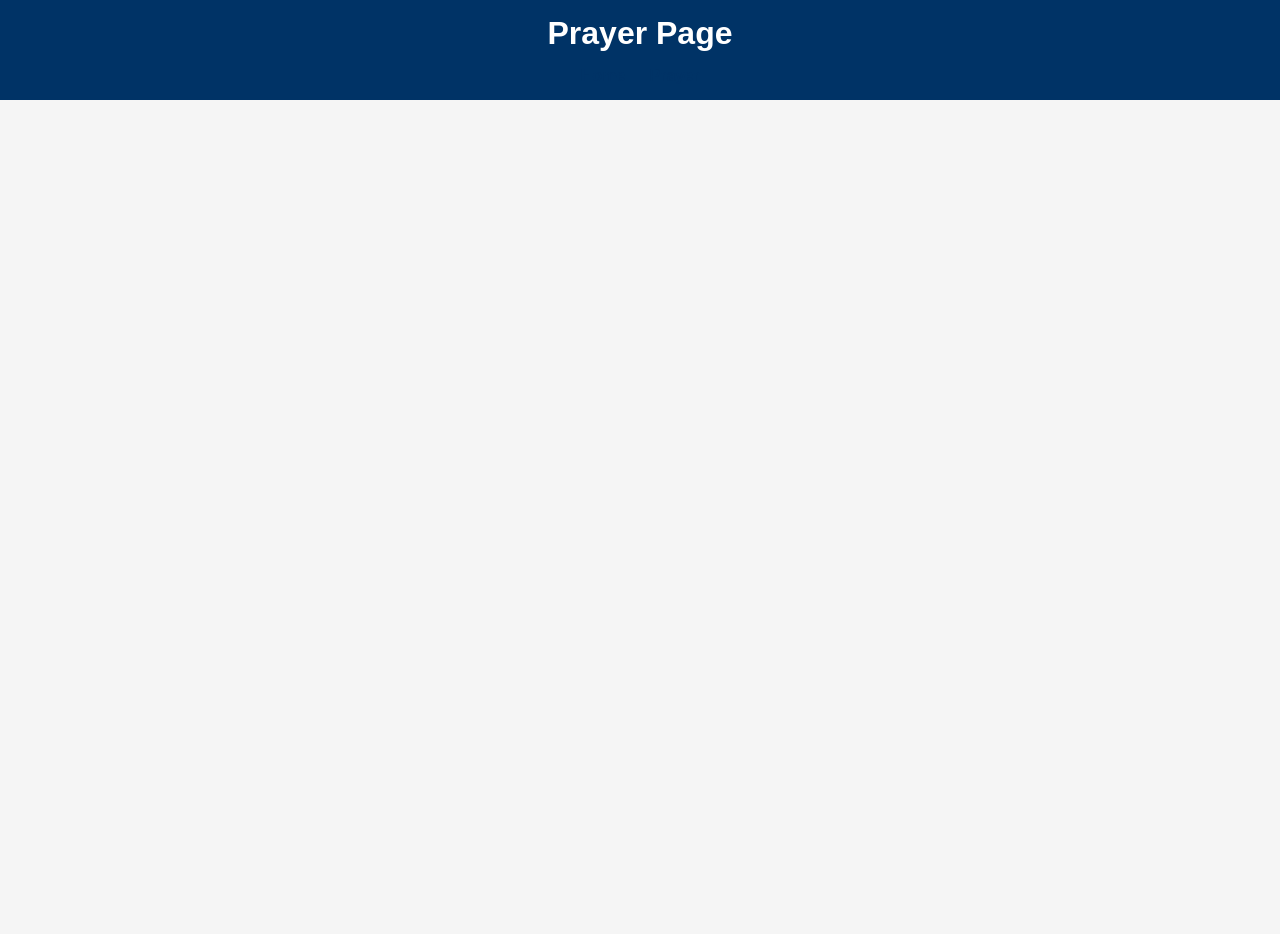
==== prayers.html @ 4a025e1b "Update prayers.html" ====
<!DOCTYPE html>
<html lang="en">
<head>
    <meta charset="UTF-8">
    <meta name="viewport" content="width=device-width, initial-scale=1.0">
    <title>Prayer</title>
    <style>
        body {
            font-family: Arial, sans-serif;
            background-color: #f5f5f5;
            margin: 0;
            padding: 0;
            display: flex;
            flex-direction: column;
            align-items: center;
        }
        header {
            width: 100%;
            padding: 15px;
            background-color: #003366;
            color: white;
            text-align: center;
        }
        h1 {
            margin: 0;
        }
        nav {
            margin-top: 15px;
        }
        nav a {
            color: #003366;
            text-decoration: none;
            margin: 0 10px;
            font-weight: bold;
        }
        iframe {
            width: 100%;
            max-width: 1200px;
            height: 90vh;
            border: none;
            margin-top: 20px;
        }
    </style>
</head>
<body>

<header>
    <h1>Prayer Page</h1>
    <nav>
        <a href="index.html">Home</a>
        <a href="prayer.html">Prayer</a>
    </nav>
</header>

<main>
    <iframe src="https://divineoffice.org" title="Divine Office Prayers"></iframe>
</main>

</body>
</html>
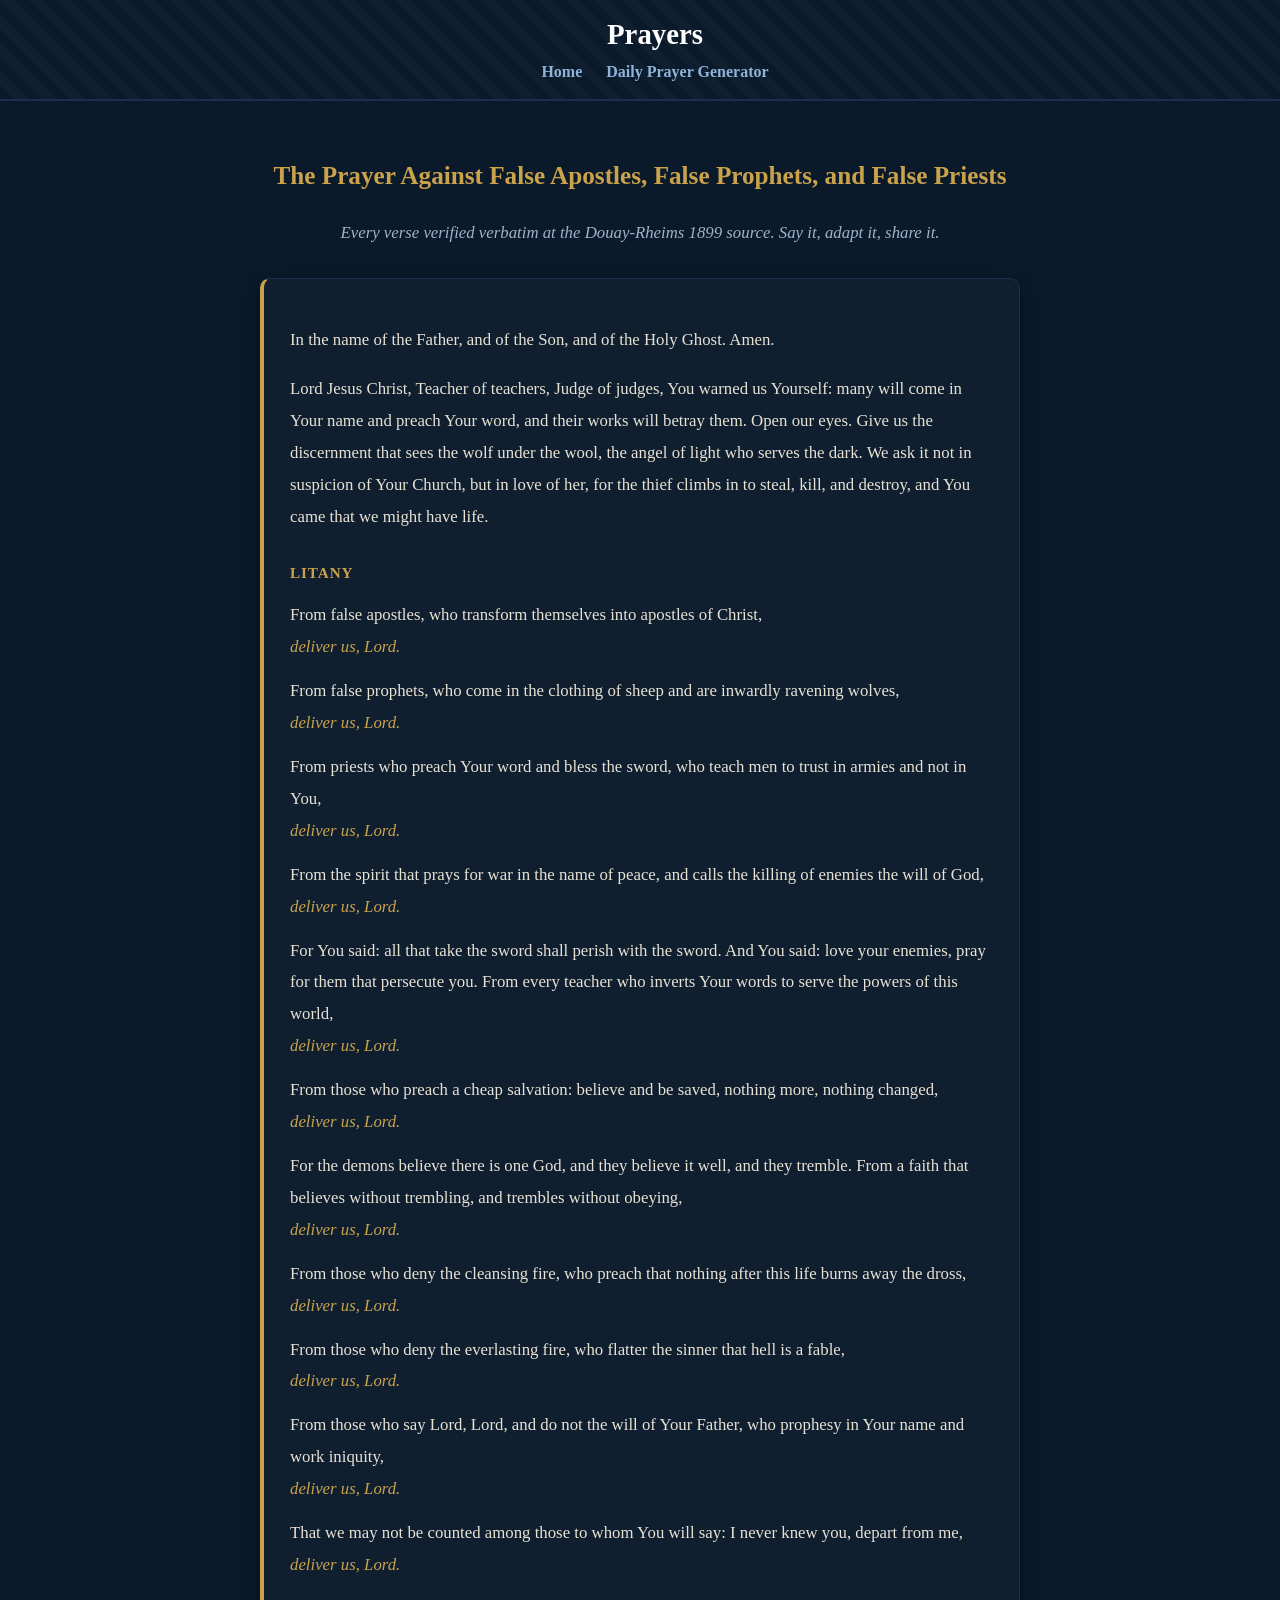
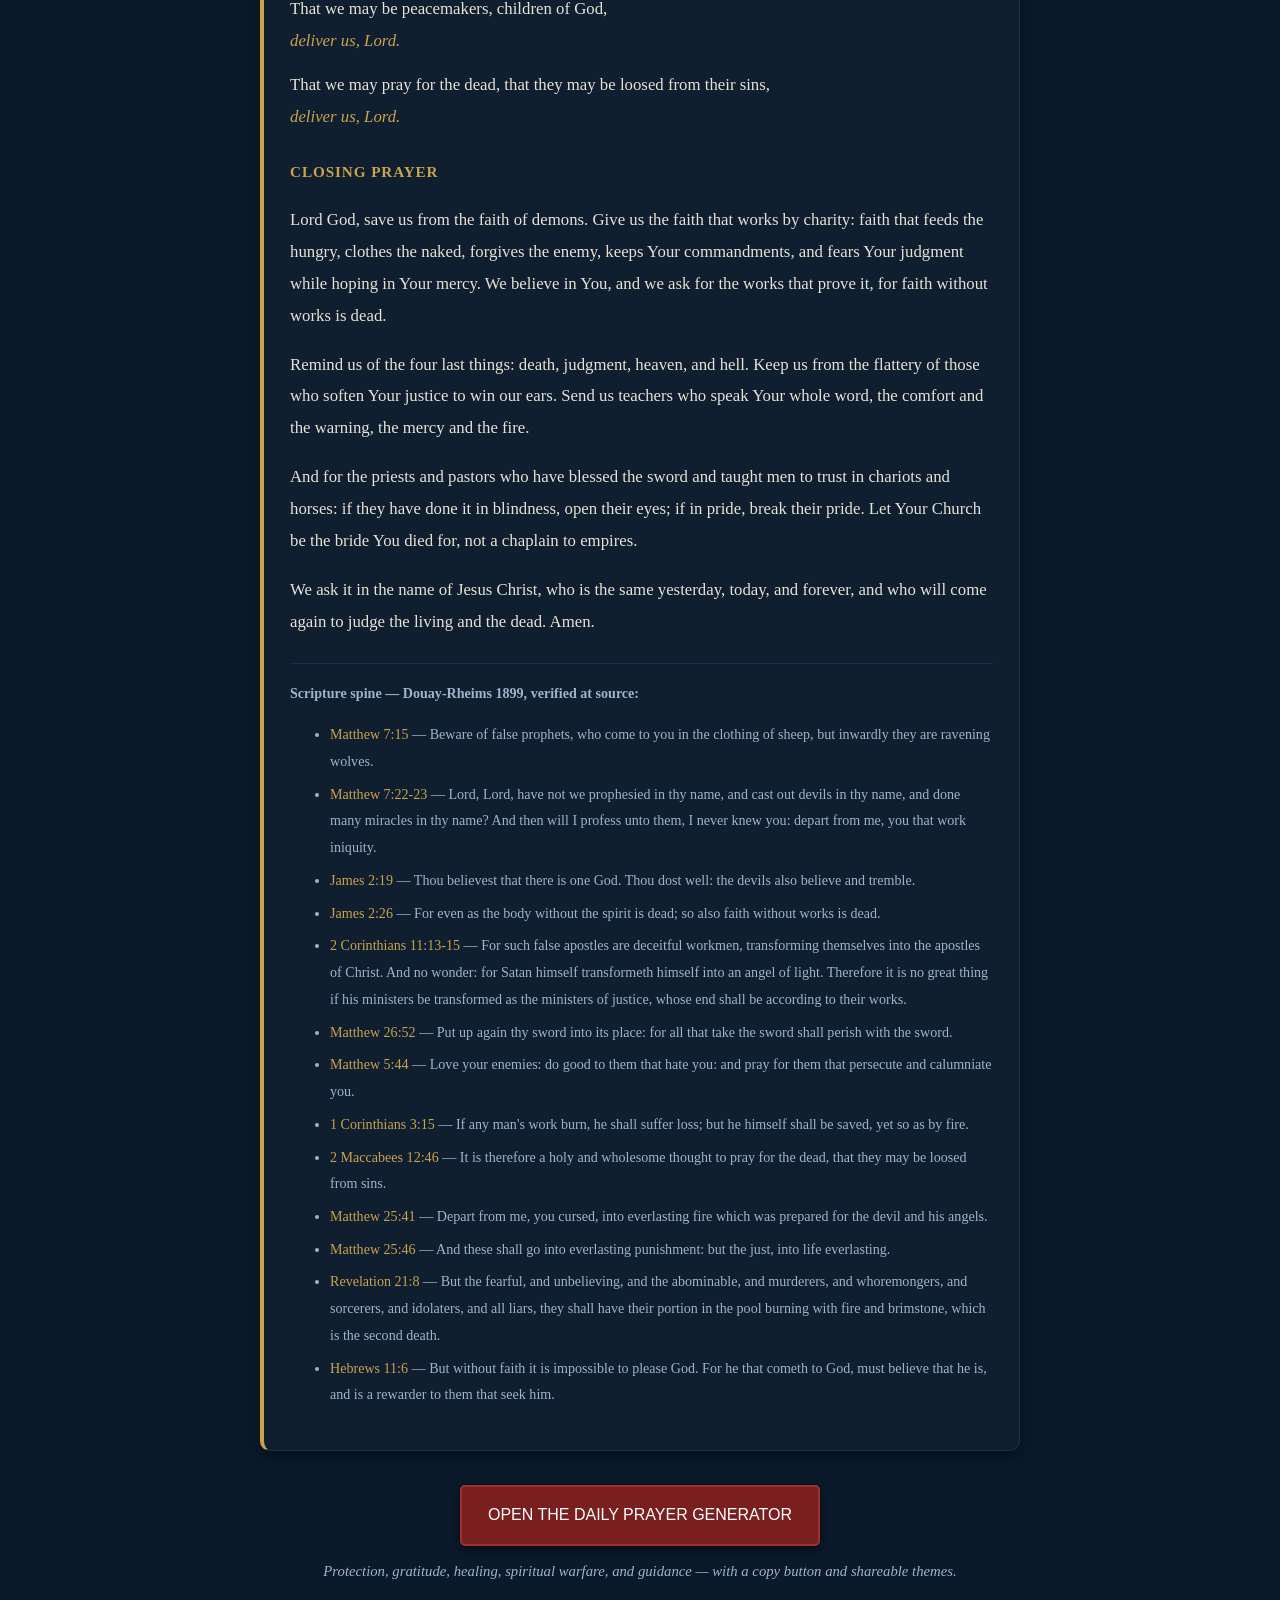
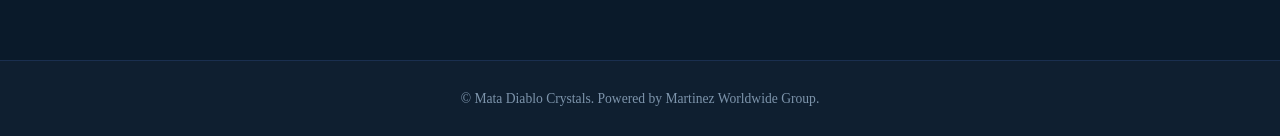
==== commit f590d68d: "Dedicated prayers section: Prayer Against False Apostles with verified DRB spine, generator link, ho" ====
--- a/prayers.html
+++ b/prayers.html
@@ -3,58 +3,198 @@
 <head>
     <meta charset="UTF-8">
     <meta name="viewport" content="width=device-width, initial-scale=1.0">
-    <title>Prayer</title>
+    <title>Prayers — Mata Diablo Crystals</title>
     <style>
         body {
-            font-family: Arial, sans-serif;
-            background-color: #f5f5f5;
+            font-family: Georgia, 'Times New Roman', serif;
+            background-color: #0a1a2a;
+            color: #e8e2d4;
             margin: 0;
             padding: 0;
-            display: flex;
-            flex-direction: column;
-            align-items: center;
         }
         header {
             width: 100%;
-            padding: 15px;
-            background-color: #003366;
+            padding: 18px 15px;
+            background: repeating-linear-gradient(
+                45deg,
+                #0a1a2a,
+                #0a1a2a 10px,
+                #0f1f30 10px,
+                #0f1f30 20px
+            );
             color: white;
             text-align: center;
-        }
-        h1 {
-            margin: 0;
-        }
-        nav {
-            margin-top: 15px;
-        }
+            border-bottom: 2px solid #1a2f4f;
+        }
+        h1 { margin: 0; font-size: 1.8rem; }
+        nav { margin-top: 12px; }
         nav a {
-            color: #003366;
+            color: #8fb3d9;
             text-decoration: none;
             margin: 0 10px;
             font-weight: bold;
         }
-        iframe {
-            width: 100%;
-            max-width: 1200px;
-            height: 90vh;
-            border: none;
-            margin-top: 20px;
+        nav a:hover { color: #ffffff; }
+
+        main {
+            max-width: 760px;
+            margin: 0 auto;
+            padding: 30px 20px 60px;
+            line-height: 1.9;
+            font-size: 1.05rem;
+        }
+
+        .intro {
+            text-align: center;
+            margin-bottom: 30px;
+        }
+        .intro h2 { color: #c9a24b; margin-bottom: 8px; }
+        .intro p { color: #9db4cc; font-style: italic; }
+
+        .prayer-card {
+            background: #0f1f30;
+            border: 1px solid #1a2f4f;
+            border-left: 4px solid #c9a24b;
+            border-radius: 10px;
+            padding: 28px 26px;
+            box-shadow: 0 6px 16px rgba(0, 0, 0, 0.4);
+        }
+
+        .prayer-card h3 {
+            color: #c9a24b;
+            letter-spacing: 0.06em;
+            text-transform: uppercase;
+            font-size: 0.95rem;
+            margin: 26px 0 10px;
+        }
+        .prayer-card h3:first-child { margin-top: 0; }
+
+        .litany p { margin: 12px 0; }
+        .resp { color: #c9a24b; font-style: italic; }
+
+        .spine {
+            margin-top: 26px;
+            padding-top: 16px;
+            border-top: 1px solid #1a2f4f;
+            font-size: 0.88rem;
+            color: #9db4cc;
+        }
+        .spine li { margin: 6px 0; }
+        .sref { color: #c9a24b; }
+
+        .actions { text-align: center; margin: 34px 0 10px; }
+        .button {
+            display: inline-block;
+            padding: 13px 26px;
+            font-size: 16px;
+            font-family: Arial, sans-serif;
+            color: #ffffff;
+            background-color: #7a1f1f;
+            border: 2px solid #a03030;
+            border-radius: 5px;
+            cursor: pointer;
+            text-transform: uppercase;
+            text-decoration: none;
+            transition: 0.3s;
+            box-shadow: 0 4px 8px rgba(0, 0, 0, 0.5);
+        }
+        .button:hover { background-color: #a03030; border-color: #c04040; }
+        .button:active { transform: scale(0.95); }
+
+        .gen-note {
+            text-align: center;
+            color: #9db4cc;
+            font-size: 0.92rem;
+            font-style: italic;
+            margin-top: 12px;
+        }
+
+        footer {
+            text-align: center;
+            padding: 16px;
+            background-color: #0f1f30;
+            color: #7d94ab;
+            font-size: 0.85em;
+            border-top: 1px solid #1a2f4f;
         }
     </style>
 </head>
 <body>
 
 <header>
-    <h1>Prayer Page</h1>
+    <h1>Prayers</h1>
     <nav>
         <a href="index.html">Home</a>
-        <a href="prayer.html">Prayer</a>
+        <a href="https://martinezworldwide.github.io/PrayerGenerator/" target="_blank" rel="noopener">Daily Prayer Generator</a>
     </nav>
 </header>
 
 <main>
-    <iframe src="https://divineoffice.org" title="Divine Office Prayers"></iframe>
+    <div class="intro">
+        <h2>The Prayer Against False Apostles, False Prophets, and False Priests</h2>
+        <p>Every verse verified verbatim at the Douay-Rheims 1899 source. Say it, adapt it, share it.</p>
+    </div>
+
+    <div class="prayer-card">
+        <p>In the name of the Father, and of the Son, and of the Holy Ghost. Amen.</p>
+
+        <p>Lord Jesus Christ, Teacher of teachers, Judge of judges, You warned us Yourself: many will come in Your name and preach Your word, and their works will betray them. Open our eyes. Give us the discernment that sees the wolf under the wool, the angel of light who serves the dark. We ask it not in suspicion of Your Church, but in love of her, for the thief climbs in to steal, kill, and destroy, and You came that we might have life.</p>
+
+        <h3>Litany</h3>
+        <div class="litany">
+            <p>From false apostles, who transform themselves into apostles of Christ,<br /><span class="resp">deliver us, Lord.</span></p>
+            <p>From false prophets, who come in the clothing of sheep and are inwardly ravening wolves,<br /><span class="resp">deliver us, Lord.</span></p>
+            <p>From priests who preach Your word and bless the sword, who teach men to trust in armies and not in You,<br /><span class="resp">deliver us, Lord.</span></p>
+            <p>From the spirit that prays for war in the name of peace, and calls the killing of enemies the will of God,<br /><span class="resp">deliver us, Lord.</span></p>
+            <p>For You said: all that take the sword shall perish with the sword. And You said: love your enemies, pray for them that persecute you. From every teacher who inverts Your words to serve the powers of this world,<br /><span class="resp">deliver us, Lord.</span></p>
+            <p>From those who preach a cheap salvation: believe and be saved, nothing more, nothing changed,<br /><span class="resp">deliver us, Lord.</span></p>
+            <p>For the demons believe there is one God, and they believe it well, and they tremble. From a faith that believes without trembling, and trembles without obeying,<br /><span class="resp">deliver us, Lord.</span></p>
+            <p>From those who deny the cleansing fire, who preach that nothing after this life burns away the dross,<br /><span class="resp">deliver us, Lord.</span></p>
+            <p>From those who deny the everlasting fire, who flatter the sinner that hell is a fable,<br /><span class="resp">deliver us, Lord.</span></p>
+            <p>From those who say Lord, Lord, and do not the will of Your Father, who prophesy in Your name and work iniquity,<br /><span class="resp">deliver us, Lord.</span></p>
+            <p>That we may not be counted among those to whom You will say: I never knew you, depart from me,<br /><span class="resp">deliver us, Lord.</span></p>
+            <p>That we may be peacemakers, children of God,<br /><span class="resp">deliver us, Lord.</span></p>
+            <p>That we may pray for the dead, that they may be loosed from their sins,<br /><span class="resp">deliver us, Lord.</span></p>
+        </div>
+
+        <h3>Closing Prayer</h3>
+        <p>Lord God, save us from the faith of demons. Give us the faith that works by charity: faith that feeds the hungry, clothes the naked, forgives the enemy, keeps Your commandments, and fears Your judgment while hoping in Your mercy. We believe in You, and we ask for the works that prove it, for faith without works is dead.</p>
+
+        <p>Remind us of the four last things: death, judgment, heaven, and hell. Keep us from the flattery of those who soften Your justice to win our ears. Send us teachers who speak Your whole word, the comfort and the warning, the mercy and the fire.</p>
+
+        <p>And for the priests and pastors who have blessed the sword and taught men to trust in chariots and horses: if they have done it in blindness, open their eyes; if in pride, break their pride. Let Your Church be the bride You died for, not a chaplain to empires.</p>
+
+        <p>We ask it in the name of Jesus Christ, who is the same yesterday, today, and forever, and who will come again to judge the living and the dead. Amen.</p>
+
+        <div class="spine">
+            <strong>Scripture spine — Douay-Rheims 1899, verified at source:</strong>
+            <ul>
+                <li><span class="sref">Matthew 7:15</span> — Beware of false prophets, who come to you in the clothing of sheep, but inwardly they are ravening wolves.</li>
+                <li><span class="sref">Matthew 7:22-23</span> — Lord, Lord, have not we prophesied in thy name, and cast out devils in thy name, and done many miracles in thy name? And then will I profess unto them, I never knew you: depart from me, you that work iniquity.</li>
+                <li><span class="sref">James 2:19</span> — Thou believest that there is one God. Thou dost well: the devils also believe and tremble.</li>
+                <li><span class="sref">James 2:26</span> — For even as the body without the spirit is dead; so also faith without works is dead.</li>
+                <li><span class="sref">2 Corinthians 11:13-15</span> — For such false apostles are deceitful workmen, transforming themselves into the apostles of Christ. And no wonder: for Satan himself transformeth himself into an angel of light. Therefore it is no great thing if his ministers be transformed as the ministers of justice, whose end shall be according to their works.</li>
+                <li><span class="sref">Matthew 26:52</span> — Put up again thy sword into its place: for all that take the sword shall perish with the sword.</li>
+                <li><span class="sref">Matthew 5:44</span> — Love your enemies: do good to them that hate you: and pray for them that persecute and calumniate you.</li>
+                <li><span class="sref">1 Corinthians 3:15</span> — If any man's work burn, he shall suffer loss; but he himself shall be saved, yet so as by fire.</li>
+                <li><span class="sref">2 Maccabees 12:46</span> — It is therefore a holy and wholesome thought to pray for the dead, that they may be loosed from sins.</li>
+                <li><span class="sref">Matthew 25:41</span> — Depart from me, you cursed, into everlasting fire which was prepared for the devil and his angels.</li>
+                <li><span class="sref">Matthew 25:46</span> — And these shall go into everlasting punishment: but the just, into life everlasting.</li>
+                <li><span class="sref">Revelation 21:8</span> — But the fearful, and unbelieving, and the abominable, and murderers, and whoremongers, and sorcerers, and idolaters, and all liars, they shall have their portion in the pool burning with fire and brimstone, which is the second death.</li>
+                <li><span class="sref">Hebrews 11:6</span> — But without faith it is impossible to please God. For he that cometh to God, must believe that he is, and is a rewarder to them that seek him.</li>
+            </ul>
+        </div>
+    </div>
+
+    <div class="actions">
+        <a href="https://martinezworldwide.github.io/PrayerGenerator/" target="_blank" rel="noopener" class="button">Open the Daily Prayer Generator</a>
+    </div>
+    <p class="gen-note">Protection, gratitude, healing, spiritual warfare, and guidance — with a copy button and shareable themes.</p>
 </main>
 
+<footer>
+    <p>© Mata Diablo Crystals. Powered by Martinez Worldwide Group.</p>
+</footer>
+
 </body>
-</html>+</html>
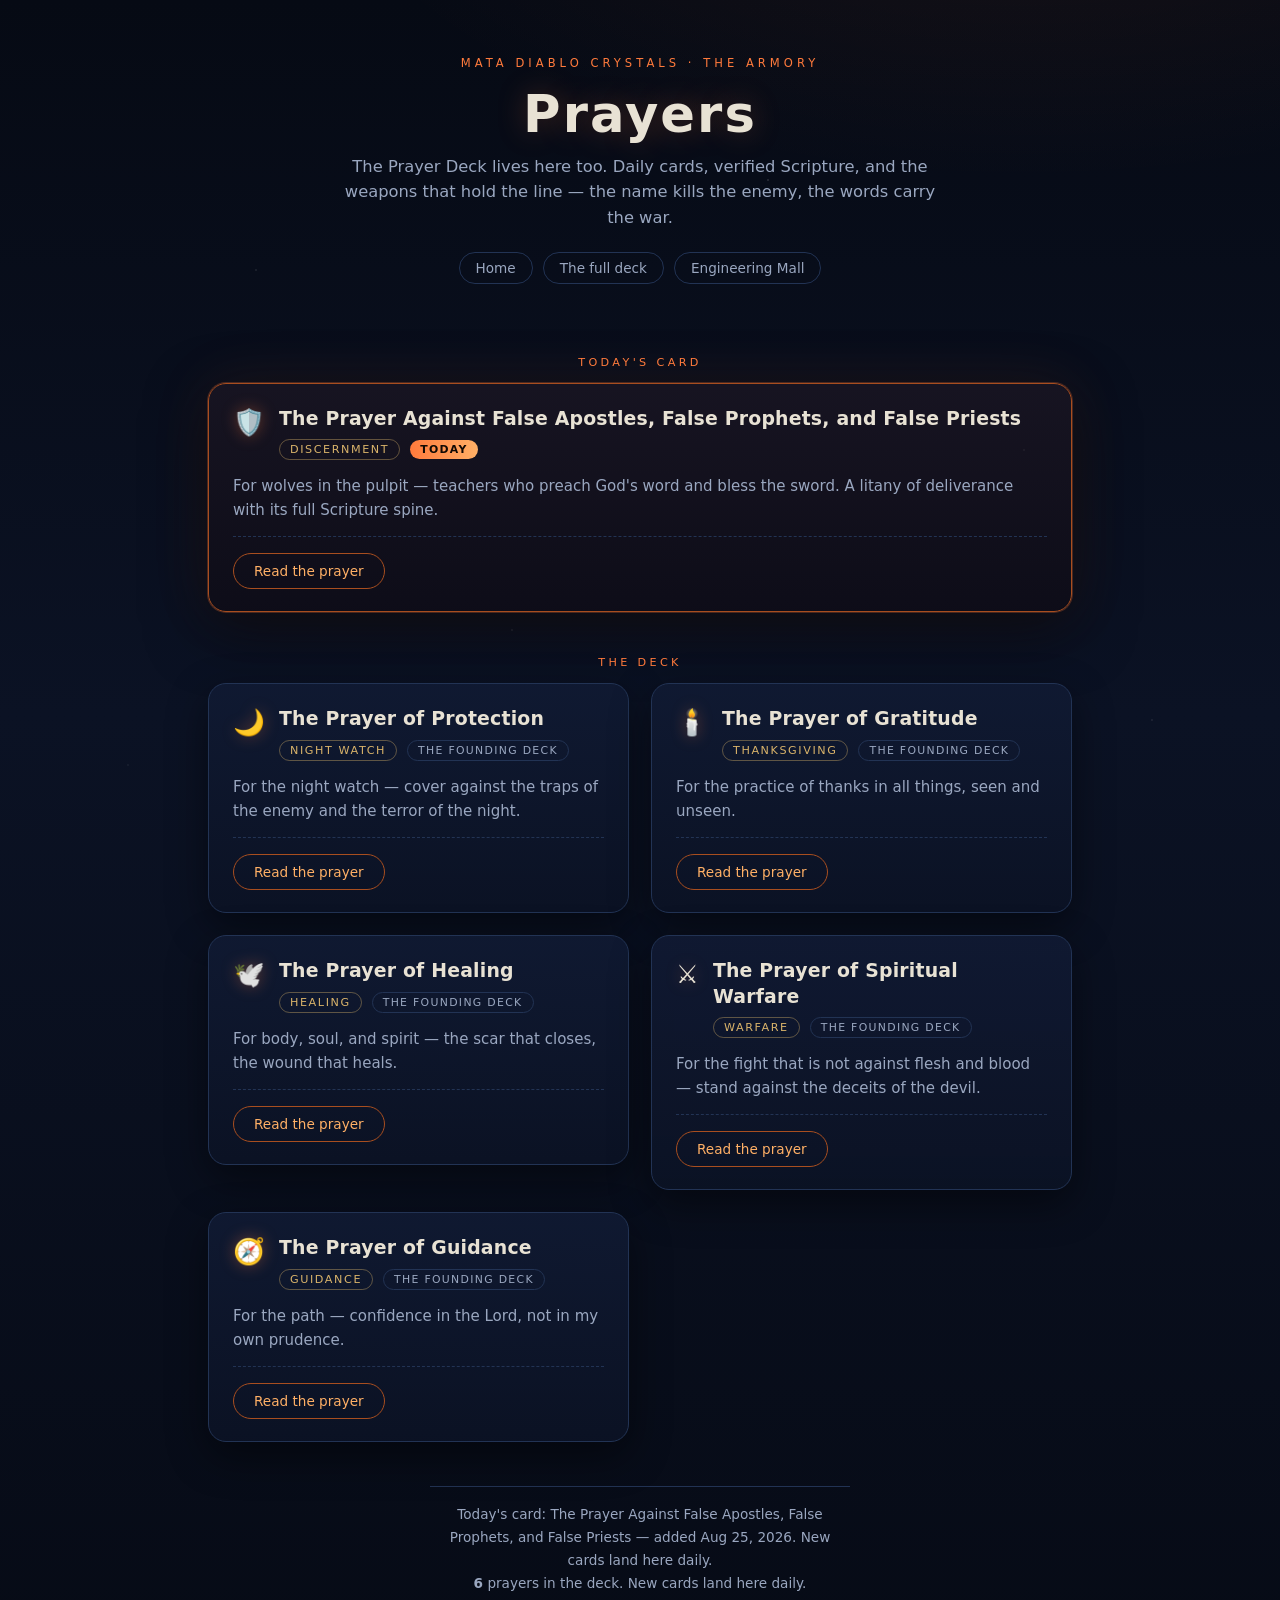
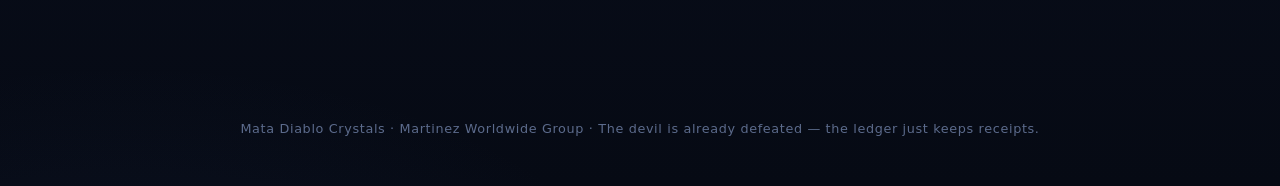
==== commit 1c3c99a5: "Hub redesign + Prayer Deck mirror: lane cards for the five sound channels, prayers as stacked daily " ====
--- a/prayers.html
+++ b/prayers.html
@@ -1,200 +1,45 @@
 <!DOCTYPE html>
 <html lang="en">
 <head>
-    <meta charset="UTF-8">
-    <meta name="viewport" content="width=device-width, initial-scale=1.0">
-    <title>Prayers — Mata Diablo Crystals</title>
-    <style>
-        body {
-            font-family: Georgia, 'Times New Roman', serif;
-            background-color: #0a1a2a;
-            color: #e8e2d4;
-            margin: 0;
-            padding: 0;
-        }
-        header {
-            width: 100%;
-            padding: 18px 15px;
-            background: repeating-linear-gradient(
-                45deg,
-                #0a1a2a,
-                #0a1a2a 10px,
-                #0f1f30 10px,
-                #0f1f30 20px
-            );
-            color: white;
-            text-align: center;
-            border-bottom: 2px solid #1a2f4f;
-        }
-        h1 { margin: 0; font-size: 1.8rem; }
-        nav { margin-top: 12px; }
-        nav a {
-            color: #8fb3d9;
-            text-decoration: none;
-            margin: 0 10px;
-            font-weight: bold;
-        }
-        nav a:hover { color: #ffffff; }
-
-        main {
-            max-width: 760px;
-            margin: 0 auto;
-            padding: 30px 20px 60px;
-            line-height: 1.9;
-            font-size: 1.05rem;
-        }
-
-        .intro {
-            text-align: center;
-            margin-bottom: 30px;
-        }
-        .intro h2 { color: #c9a24b; margin-bottom: 8px; }
-        .intro p { color: #9db4cc; font-style: italic; }
-
-        .prayer-card {
-            background: #0f1f30;
-            border: 1px solid #1a2f4f;
-            border-left: 4px solid #c9a24b;
-            border-radius: 10px;
-            padding: 28px 26px;
-            box-shadow: 0 6px 16px rgba(0, 0, 0, 0.4);
-        }
-
-        .prayer-card h3 {
-            color: #c9a24b;
-            letter-spacing: 0.06em;
-            text-transform: uppercase;
-            font-size: 0.95rem;
-            margin: 26px 0 10px;
-        }
-        .prayer-card h3:first-child { margin-top: 0; }
-
-        .litany p { margin: 12px 0; }
-        .resp { color: #c9a24b; font-style: italic; }
-
-        .spine {
-            margin-top: 26px;
-            padding-top: 16px;
-            border-top: 1px solid #1a2f4f;
-            font-size: 0.88rem;
-            color: #9db4cc;
-        }
-        .spine li { margin: 6px 0; }
-        .sref { color: #c9a24b; }
-
-        .actions { text-align: center; margin: 34px 0 10px; }
-        .button {
-            display: inline-block;
-            padding: 13px 26px;
-            font-size: 16px;
-            font-family: Arial, sans-serif;
-            color: #ffffff;
-            background-color: #7a1f1f;
-            border: 2px solid #a03030;
-            border-radius: 5px;
-            cursor: pointer;
-            text-transform: uppercase;
-            text-decoration: none;
-            transition: 0.3s;
-            box-shadow: 0 4px 8px rgba(0, 0, 0, 0.5);
-        }
-        .button:hover { background-color: #a03030; border-color: #c04040; }
-        .button:active { transform: scale(0.95); }
-
-        .gen-note {
-            text-align: center;
-            color: #9db4cc;
-            font-size: 0.92rem;
-            font-style: italic;
-            margin-top: 12px;
-        }
-
-        footer {
-            text-align: center;
-            padding: 16px;
-            background-color: #0f1f30;
-            color: #7d94ab;
-            font-size: 0.85em;
-            border-top: 1px solid #1a2f4f;
-        }
-    </style>
+  <meta charset="UTF-8">
+  <meta name="viewport" content="width=device-width, initial-scale=1.0">
+  <title>Prayers — Mata Diablo Crystals</title>
+  <meta name="description" content="The Prayer Deck: daily prayers from Mata Diablo Crystals, every verse verified verbatim at the Douay-Rheims 1899 source.">
+  <link rel="stylesheet" href="style.css">
 </head>
 <body>
 
-<header>
+  <header class="site">
+    <div class="kicker">Mata Diablo Crystals · The Armory</div>
     <h1>Prayers</h1>
-    <nav>
-        <a href="index.html">Home</a>
-        <a href="https://martinezworldwide.github.io/PrayerGenerator/" target="_blank" rel="noopener">Daily Prayer Generator</a>
+    <p class="sub">The Prayer Deck lives here too. Daily cards, verified Scripture, and the weapons that hold the line — the name kills the enemy, the words carry the war.</p>
+    <nav class="site-links">
+      <a href="index.html">Home</a>
+      <a href="https://martinezworldwide.github.io/PrayerGenerator/">The full deck</a>
+      <a href="https://martinezworldwide.github.io/engineering-mall/">Engineering Mall</a>
     </nav>
-</header>
+  </header>
 
-<main>
-    <div class="intro">
-        <h2>The Prayer Against False Apostles, False Prophets, and False Priests</h2>
-        <p>Every verse verified verbatim at the Douay-Rheims 1899 source. Say it, adapt it, share it.</p>
+  <main>
+    <div class="today-label">Today's card</div>
+    <div id="deck-featured"></div>
+
+    <div class="today-label">The deck</div>
+    <div id="deck-grid"></div>
+
+    <div class="deck-foot">
+      <div class="rule">
+        <span id="today-stamp"></span><br>
+        <span><strong id="deck-count">0</strong> prayers in the deck. New cards land here daily.</span>
+      </div>
     </div>
+  </main>
 
-    <div class="prayer-card">
-        <p>In the name of the Father, and of the Son, and of the Holy Ghost. Amen.</p>
+  <footer class="site">
+    Mata Diablo Crystals · Martinez Worldwide Group · The devil is already defeated — the ledger just keeps receipts.
+  </footer>
 
-        <p>Lord Jesus Christ, Teacher of teachers, Judge of judges, You warned us Yourself: many will come in Your name and preach Your word, and their works will betray them. Open our eyes. Give us the discernment that sees the wolf under the wool, the angel of light who serves the dark. We ask it not in suspicion of Your Church, but in love of her, for the thief climbs in to steal, kill, and destroy, and You came that we might have life.</p>
-
-        <h3>Litany</h3>
-        <div class="litany">
-            <p>From false apostles, who transform themselves into apostles of Christ,<br /><span class="resp">deliver us, Lord.</span></p>
-            <p>From false prophets, who come in the clothing of sheep and are inwardly ravening wolves,<br /><span class="resp">deliver us, Lord.</span></p>
-            <p>From priests who preach Your word and bless the sword, who teach men to trust in armies and not in You,<br /><span class="resp">deliver us, Lord.</span></p>
-            <p>From the spirit that prays for war in the name of peace, and calls the killing of enemies the will of God,<br /><span class="resp">deliver us, Lord.</span></p>
-            <p>For You said: all that take the sword shall perish with the sword. And You said: love your enemies, pray for them that persecute you. From every teacher who inverts Your words to serve the powers of this world,<br /><span class="resp">deliver us, Lord.</span></p>
-            <p>From those who preach a cheap salvation: believe and be saved, nothing more, nothing changed,<br /><span class="resp">deliver us, Lord.</span></p>
-            <p>For the demons believe there is one God, and they believe it well, and they tremble. From a faith that believes without trembling, and trembles without obeying,<br /><span class="resp">deliver us, Lord.</span></p>
-            <p>From those who deny the cleansing fire, who preach that nothing after this life burns away the dross,<br /><span class="resp">deliver us, Lord.</span></p>
-            <p>From those who deny the everlasting fire, who flatter the sinner that hell is a fable,<br /><span class="resp">deliver us, Lord.</span></p>
-            <p>From those who say Lord, Lord, and do not the will of Your Father, who prophesy in Your name and work iniquity,<br /><span class="resp">deliver us, Lord.</span></p>
-            <p>That we may not be counted among those to whom You will say: I never knew you, depart from me,<br /><span class="resp">deliver us, Lord.</span></p>
-            <p>That we may be peacemakers, children of God,<br /><span class="resp">deliver us, Lord.</span></p>
-            <p>That we may pray for the dead, that they may be loosed from their sins,<br /><span class="resp">deliver us, Lord.</span></p>
-        </div>
-
-        <h3>Closing Prayer</h3>
-        <p>Lord God, save us from the faith of demons. Give us the faith that works by charity: faith that feeds the hungry, clothes the naked, forgives the enemy, keeps Your commandments, and fears Your judgment while hoping in Your mercy. We believe in You, and we ask for the works that prove it, for faith without works is dead.</p>
-
-        <p>Remind us of the four last things: death, judgment, heaven, and hell. Keep us from the flattery of those who soften Your justice to win our ears. Send us teachers who speak Your whole word, the comfort and the warning, the mercy and the fire.</p>
-
-        <p>And for the priests and pastors who have blessed the sword and taught men to trust in chariots and horses: if they have done it in blindness, open their eyes; if in pride, break their pride. Let Your Church be the bride You died for, not a chaplain to empires.</p>
-
-        <p>We ask it in the name of Jesus Christ, who is the same yesterday, today, and forever, and who will come again to judge the living and the dead. Amen.</p>
-
-        <div class="spine">
-            <strong>Scripture spine — Douay-Rheims 1899, verified at source:</strong>
-            <ul>
-                <li><span class="sref">Matthew 7:15</span> — Beware of false prophets, who come to you in the clothing of sheep, but inwardly they are ravening wolves.</li>
-                <li><span class="sref">Matthew 7:22-23</span> — Lord, Lord, have not we prophesied in thy name, and cast out devils in thy name, and done many miracles in thy name? And then will I profess unto them, I never knew you: depart from me, you that work iniquity.</li>
-                <li><span class="sref">James 2:19</span> — Thou believest that there is one God. Thou dost well: the devils also believe and tremble.</li>
-                <li><span class="sref">James 2:26</span> — For even as the body without the spirit is dead; so also faith without works is dead.</li>
-                <li><span class="sref">2 Corinthians 11:13-15</span> — For such false apostles are deceitful workmen, transforming themselves into the apostles of Christ. And no wonder: for Satan himself transformeth himself into an angel of light. Therefore it is no great thing if his ministers be transformed as the ministers of justice, whose end shall be according to their works.</li>
-                <li><span class="sref">Matthew 26:52</span> — Put up again thy sword into its place: for all that take the sword shall perish with the sword.</li>
-                <li><span class="sref">Matthew 5:44</span> — Love your enemies: do good to them that hate you: and pray for them that persecute and calumniate you.</li>
-                <li><span class="sref">1 Corinthians 3:15</span> — If any man's work burn, he shall suffer loss; but he himself shall be saved, yet so as by fire.</li>
-                <li><span class="sref">2 Maccabees 12:46</span> — It is therefore a holy and wholesome thought to pray for the dead, that they may be loosed from sins.</li>
-                <li><span class="sref">Matthew 25:41</span> — Depart from me, you cursed, into everlasting fire which was prepared for the devil and his angels.</li>
-                <li><span class="sref">Matthew 25:46</span> — And these shall go into everlasting punishment: but the just, into life everlasting.</li>
-                <li><span class="sref">Revelation 21:8</span> — But the fearful, and unbelieving, and the abominable, and murderers, and whoremongers, and sorcerers, and idolaters, and all liars, they shall have their portion in the pool burning with fire and brimstone, which is the second death.</li>
-                <li><span class="sref">Hebrews 11:6</span> — But without faith it is impossible to please God. For he that cometh to God, must believe that he is, and is a rewarder to them that seek him.</li>
-            </ul>
-        </div>
-    </div>
-
-    <div class="actions">
-        <a href="https://martinezworldwide.github.io/PrayerGenerator/" target="_blank" rel="noopener" class="button">Open the Daily Prayer Generator</a>
-    </div>
-    <p class="gen-note">Protection, gratitude, healing, spiritual warfare, and guidance — with a copy button and shareable themes.</p>
-</main>
-
-<footer>
-    <p>© Mata Diablo Crystals. Powered by Martinez Worldwide Group.</p>
-</footer>
-
+  <script src="prayers.js"></script>
+  <script src="script.js"></script>
 </body>
 </html>
--- a/style.css
+++ b/style.css
@@ -0,0 +1,310 @@
+/* The Prayer Deck — Mata Diablo Crystals
+   Night ledger palette: deep indigo night, ember accents, scripture in serif. */
+
+:root {
+  --night-0: #060a14;
+  --night-1: #0b1224;
+  --night-2: #101a33;
+  --line: #223354;
+  --line-bright: #33507d;
+  --ember: #ff7a3c;
+  --ember-hot: #ffb066;
+  --ember-dim: #a84e1f;
+  --text: #e8e2d4;
+  --text-dim: #9aa7c0;
+  --gold: #d9b36a;
+}
+
+* { box-sizing: border-box; }
+
+html { scroll-behavior: smooth; }
+
+body {
+  margin: 0;
+  font-family: "Segoe UI", system-ui, -apple-system, sans-serif;
+  background:
+    radial-gradient(1200px 600px at 80% -10%, rgba(255, 122, 60, 0.08), transparent 60%),
+    radial-gradient(900px 500px at 10% 110%, rgba(60, 90, 160, 0.10), transparent 60%),
+    linear-gradient(180deg, var(--night-0), var(--night-1) 40%, var(--night-0));
+  color: var(--text);
+  min-height: 100vh;
+}
+
+/* faint starfield */
+body::before {
+  content: "";
+  position: fixed;
+  inset: 0;
+  pointer-events: none;
+  background-image:
+    radial-gradient(1px 1px at 20% 30%, rgba(255,255,255,.5), transparent),
+    radial-gradient(1px 1px at 40% 70%, rgba(255,255,255,.35), transparent),
+    radial-gradient(1.5px 1.5px at 60% 20%, rgba(255,255,255,.4), transparent),
+    radial-gradient(1px 1px at 80% 50%, rgba(255,255,255,.3), transparent),
+    radial-gradient(1px 1px at 90% 80%, rgba(255,255,255,.45), transparent),
+    radial-gradient(1px 1px at 10% 85%, rgba(255,255,255,.3), transparent);
+  opacity: .5;
+}
+
+header.site {
+  text-align: center;
+  padding: 56px 20px 28px;
+  position: relative;
+}
+
+header.site .kicker {
+  letter-spacing: .35em;
+  text-transform: uppercase;
+  font-size: .72rem;
+  color: var(--ember);
+  margin-bottom: 14px;
+}
+
+header.site h1 {
+  font-size: clamp(2rem, 5vw, 3.2rem);
+  margin: 0 0 10px;
+  letter-spacing: .04em;
+  text-shadow: 0 0 30px rgba(255, 122, 60, .25);
+}
+
+header.site p.sub {
+  color: var(--text-dim);
+  max-width: 620px;
+  margin: 0 auto;
+  font-size: 1.02rem;
+  line-height: 1.55;
+}
+
+nav.site-links {
+  margin-top: 22px;
+  display: flex;
+  gap: 10px;
+  justify-content: center;
+  flex-wrap: wrap;
+}
+
+nav.site-links a {
+  color: var(--text-dim);
+  text-decoration: none;
+  border: 1px solid var(--line);
+  border-radius: 999px;
+  padding: 7px 16px;
+  font-size: .85rem;
+  transition: all .2s;
+}
+
+nav.site-links a:hover {
+  color: var(--text);
+  border-color: var(--ember);
+  box-shadow: 0 0 14px rgba(255, 122, 60, .15);
+}
+
+main { max-width: 900px; margin: 0 auto; padding: 10px 18px 80px; }
+
+/* Today's Prayer */
+.today-label {
+  text-align: center;
+  letter-spacing: .3em;
+  text-transform: uppercase;
+  font-size: .7rem;
+  color: var(--ember);
+  margin: 34px 0 14px;
+}
+
+#deck-featured { margin-bottom: 44px; }
+
+/* Card anatomy */
+.deck-card {
+  background: linear-gradient(180deg, rgba(16, 26, 51, .9), rgba(11, 18, 36, .95));
+  border: 1px solid var(--line);
+  border-radius: 18px;
+  padding: 22px 24px;
+  box-shadow: 0 14px 40px rgba(0, 0, 0, .45);
+  transition: transform .25s ease, box-shadow .25s ease, border-color .25s ease;
+}
+
+.deck-card.featured {
+  border-color: var(--ember-dim);
+  box-shadow: 0 0 0 1px rgba(255, 122, 60, .25), 0 18px 60px rgba(0, 0, 0, .55), 0 0 60px rgba(255, 122, 60, .10);
+  background: linear-gradient(180deg, rgba(24, 20, 34, .95), rgba(14, 12, 24, .97));
+}
+
+.card-head { display: flex; gap: 14px; align-items: flex-start; }
+
+.card-icon {
+  font-size: 1.6rem;
+  line-height: 1;
+  padding-top: 4px;
+  filter: drop-shadow(0 0 8px rgba(255, 122, 60, .35));
+}
+
+.card-title-wrap h2 {
+  margin: 0 0 8px;
+  font-size: 1.18rem;
+  line-height: 1.35;
+  letter-spacing: .01em;
+}
+
+.card-meta { display: flex; align-items: center; gap: 10px; flex-wrap: wrap; }
+
+.tag {
+  font-size: .7rem;
+  letter-spacing: .14em;
+  text-transform: uppercase;
+  color: var(--gold);
+  border: 1px solid rgba(217, 179, 106, .4);
+  border-radius: 999px;
+  padding: 3px 10px;
+}
+
+.badge {
+  font-size: .68rem;
+  letter-spacing: .12em;
+  text-transform: uppercase;
+  color: var(--text-dim);
+  border: 1px solid var(--line);
+  border-radius: 999px;
+  padding: 3px 10px;
+}
+
+.badge-today {
+  color: #120a04;
+  background: linear-gradient(90deg, var(--ember), var(--ember-hot));
+  border: none;
+  font-weight: 700;
+  animation: pulse 2.4s ease-in-out infinite;
+}
+
+@keyframes pulse {
+  0%, 100% { box-shadow: 0 0 0 0 rgba(255, 122, 60, .55); }
+  50% { box-shadow: 0 0 0 7px rgba(255, 122, 60, 0); }
+}
+
+.card-desc { color: var(--text-dim); font-size: .94rem; line-height: 1.6; margin: 14px 0 0; }
+
+.card-body {
+  max-height: 0;
+  overflow: hidden;
+  transition: max-height .5s ease;
+  border-top: 1px dashed var(--line);
+  margin-top: 14px;
+}
+
+.card-body > * { padding-top: 14px; }
+
+.card-body p { line-height: 1.75; margin: 0 0 14px; font-size: .98rem; }
+
+.card-body h3 {
+  font-size: .95rem;
+  letter-spacing: .1em;
+  text-transform: uppercase;
+  color: var(--ember);
+  margin: 18px 0 10px;
+}
+
+.card-body .verse {
+  border-left: 3px solid var(--ember-dim);
+  padding: 10px 14px;
+  background: rgba(255, 122, 60, .05);
+  border-radius: 0 10px 10px 0;
+  font-family: Georgia, "Times New Roman", serif;
+  font-style: italic;
+  color: #f3ead9;
+}
+
+.card-body .verse .ref {
+  display: block;
+  font-style: normal;
+  font-size: .75rem;
+  color: var(--text-dim);
+  margin-top: 6px;
+  letter-spacing: .06em;
+}
+
+.litany p { margin-bottom: 8px; }
+.litany .resp {
+  display: inline-block;
+  color: var(--ember);
+  font-size: .8rem;
+  letter-spacing: .08em;
+  text-transform: uppercase;
+  margin-top: 2px;
+}
+
+.spine {
+  background: rgba(10, 16, 32, .8);
+  border: 1px solid var(--line);
+  border-radius: 12px;
+  padding: 16px 18px;
+  margin-top: 18px;
+}
+
+.spine strong { color: var(--gold); font-size: .8rem; letter-spacing: .08em; text-transform: uppercase; }
+
+.spine ul { margin: 10px 0 0; padding-left: 18px; }
+.spine li { margin-bottom: 8px; line-height: 1.6; font-size: .9rem; color: var(--text-dim); }
+.spine .sref { color: var(--ember-hot); font-weight: 600; }
+
+.card-actions { margin-top: 16px; display: flex; gap: 10px; }
+
+.card-actions button {
+  font: inherit;
+  font-size: .85rem;
+  cursor: pointer;
+  border-radius: 999px;
+  padding: 9px 20px;
+  border: 1px solid var(--ember-dim);
+  background: transparent;
+  color: var(--ember-hot);
+  transition: all .2s;
+}
+
+.card-actions button:hover {
+  background: rgba(255, 122, 60, .12);
+  box-shadow: 0 0 16px rgba(255, 122, 60, .2);
+}
+
+.card-actions .copy-btn { border-color: var(--line-bright); color: var(--text-dim); }
+.card-actions .copy-btn:hover { color: var(--text); border-color: var(--ember); background: transparent; }
+
+/* The stacked deck */
+#deck-grid {
+  display: grid;
+  grid-template-columns: repeat(auto-fill, minmax(280px, 1fr));
+  gap: 22px;
+}
+
+.deck-slot { transition: transform .3s ease; }
+
+.deck-slot:hover { transform: translateY(-4px); }
+.deck-slot:hover .deck-card { border-color: var(--line-bright); box-shadow: 0 22px 50px rgba(0, 0, 0, .55); }
+
+.deck-card.lit { border-color: var(--ember); }
+
+.deck-foot {
+  margin-top: 44px;
+  text-align: center;
+  color: var(--text-dim);
+  font-size: .85rem;
+  line-height: 1.7;
+}
+
+.deck-foot .rule {
+  border-top: 1px solid var(--line);
+  max-width: 420px;
+  margin: 0 auto 16px;
+  padding-top: 16px;
+}
+
+footer.site {
+  text-align: center;
+  padding: 30px 20px 50px;
+  color: #5c6b8c;
+  font-size: .8rem;
+  letter-spacing: .05em;
+}
+
+@media (max-width: 560px) {
+  .deck-card { padding: 18px; }
+  .card-icon { font-size: 1.3rem; }
+}
